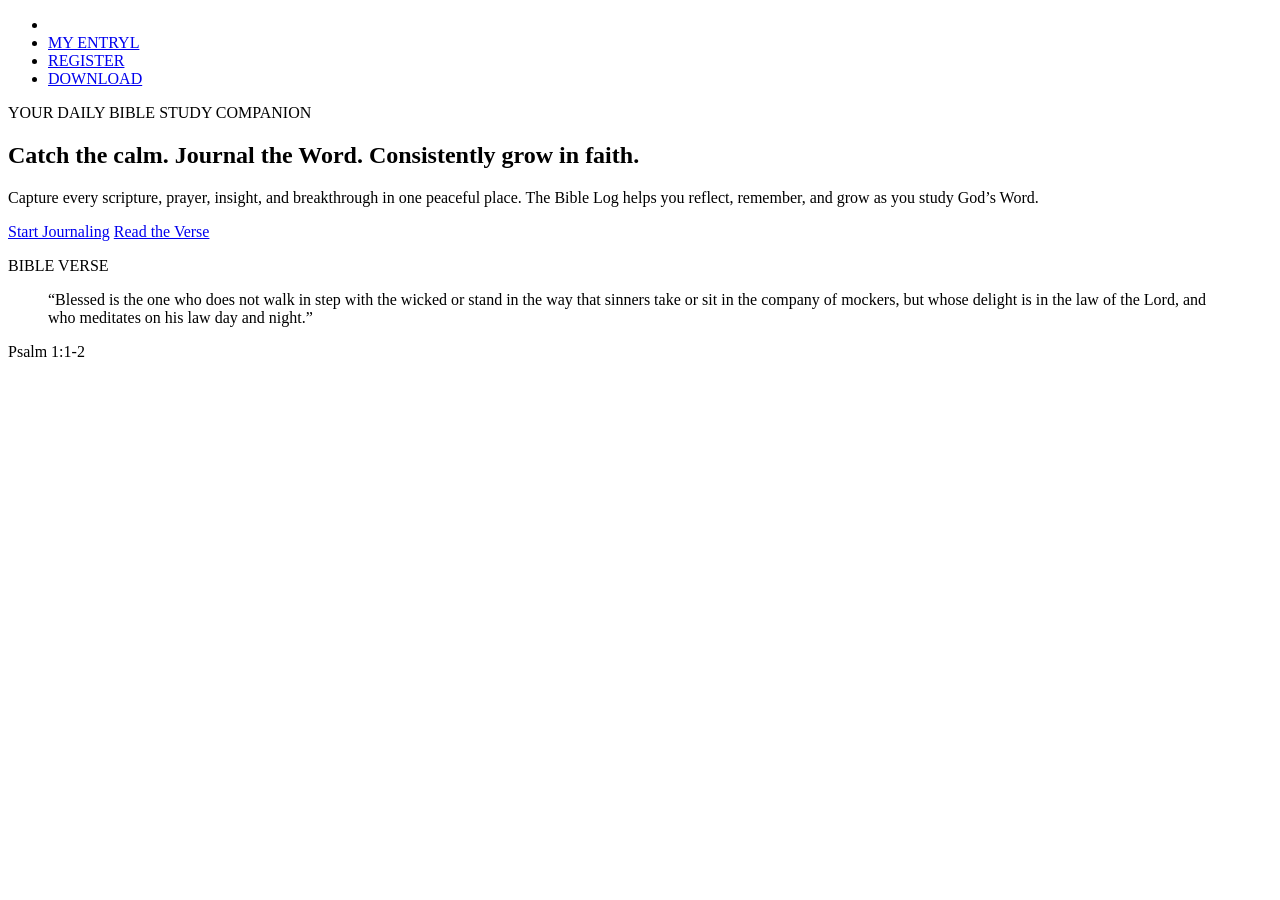
==== index.html @ 252767e0 "initail commint" ====
<!DOCTYPE html>
<html lang="en">
<head>
    <meta charset="UTF-8">
    <meta name="viewport" content="width=device-width, initial-scale=1.0">
    <title>GRACE LOG</title>
</head>
<body>
    <header>
        <!-- NAVIGATION -->
        <nav>
            <ul>
                <li><a href="index.html"><!--logo --></a></li>
                <li><a href="journal">MY ENTRYL</a></li>
                <li><a href="register">REGISTER</a></li>
                <li><a href="download">DOWNLOAD</a></li>    
            </ul>
        </nav>
    </header>
    <main>
        <section>
            <div>
                <p>YOUR DAILY BIBLE STUDY COMPANION</p>
                <h1>Catch the calm. Journal the Word. Consistently grow in faith.</h1>
                <p>
                    Capture every scripture, prayer, insight, and breakthrough in one peaceful place.
                    The Bible Log helps you reflect, remember, and grow as you study God’s Word.
                </p>
                <div>
                    <a href="journal.html">Start Journaling</a>
                    <a href="#verse">Read the Verse</a>
                </div>
            </div>
        </section>

        <section id="verse">
            <p>BIBLE VERSE</p>
            <blockquote>
                “Blessed is the one who does not walk in step with the wicked or stand in the way that sinners take
                or sit in the company of mockers, but whose delight is in the law of the Lord, and who meditates on his law day and night.”
            </blockquote>
            <p>Psalm 1:1-2</p>
        </section>
    </main>

</body>

</html>
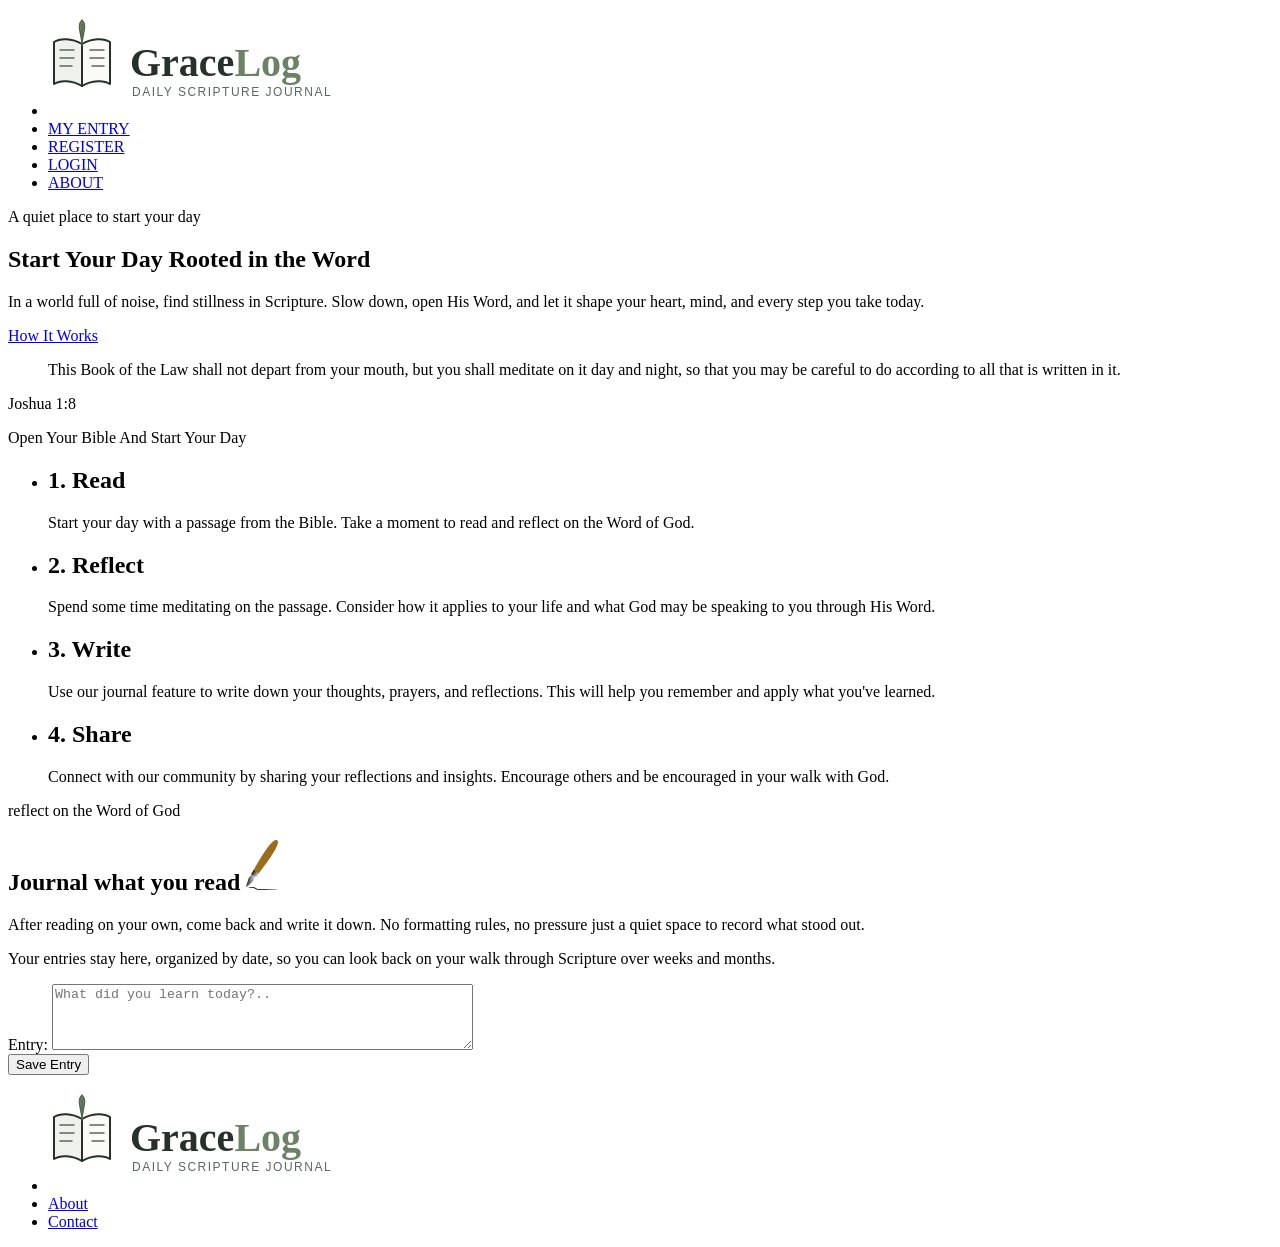
==== commit 82ced248: "restructed main page" ====
--- a/index.html
+++ b/index.html
@@ -10,39 +10,77 @@
         <!-- NAVIGATION -->
         <nav>
             <ul>
-                <li><a href="index.html"><!--logo --></a></li>
-                <li><a href="journal">MY ENTRYL</a></li>
-                <li><a href="register">REGISTER</a></li>
-                <li><a href="download">DOWNLOAD</a></li>    
+                <li><a href="index.html"><img src="images/gracelog-logo.svg" alt="GRACE LOG Logo"></a></li>
+                <li><a href="journal.html">MY ENTRY</a></li>
+                <li><a href="register.html">REGISTER</a></li>
+                <li><a href="login.html">LOGIN</a></li>
+                <li><a href="about.html">ABOUT</a></li>
             </ul>
         </nav>
     </header>
     <main>
-        <section>
+        <!-- HERO SECTION -->
+        <section id="hero">
             <div>
-                <p>YOUR DAILY BIBLE STUDY COMPANION</p>
-                <h1>Catch the calm. Journal the Word. Consistently grow in faith.</h1>
-                <p>
-                    Capture every scripture, prayer, insight, and breakthrough in one peaceful place.
-                    The Bible Log helps you reflect, remember, and grow as you study God’s Word.
-                </p>
-                <div>
-                    <a href="journal.html">Start Journaling</a>
-                    <a href="#verse">Read the Verse</a>
-                </div>
+                <p>A quiet place to start your day</p>
+                <h1>Start Your Day Rooted in the Word</h1>
+                <p>In a world full of noise, find stillness in Scripture. Slow down, open His Word, and let it shape your heart, mind, and every step you take today.</p>
             </div>
         </section>
 
         <section id="verse">
-            <p>BIBLE VERSE</p>
+            <a href="#how_it_works">How It Works</a>
             <blockquote>
-                “Blessed is the one who does not walk in step with the wicked or stand in the way that sinners take
-                or sit in the company of mockers, but whose delight is in the law of the Lord, and who meditates on his law day and night.”
+                This Book of the Law shall not depart from your mouth, but you shall meditate on it day and night, so that you may be careful to do according to all that is written in it.
             </blockquote>
-            <p>Psalm 1:1-2</p>
+            <p>Joshua 1:8</p>
         </section>
+
+        <section id="call_to_action">
+            <p id="small"> Open Your Bible And Start Your Day</p>
+        </section>
+
+        <div>
+            <ul id="how_it_works">
+                <li>
+                    <h2>1. Read</h2>
+                    <p>Start your day with a passage from the Bible. Take a moment to read and reflect on the Word of God.</p>
+                </li>
+                <li>
+                    <h2>2. Reflect</h2>
+                    <p>Spend some time meditating on the passage. Consider how it applies to your life and what God may be speaking to you through His Word.</p>
+                </li>
+                <li>
+                    <h2>3. Write</h2>
+                    <p>Use our journal feature to write down your thoughts, prayers, and reflections. This will help you remember and apply what you've learned.</p>
+                </li>
+                <li>
+                    <h2>4. Share</h2>
+                    <p>Connect with our community by sharing your reflections and insights. Encourage others and be encouraged in your walk with God.</p>
+                </li>
+            </ul>
+            <p id="small">reflect on the Word of God</p>
+        </div>
+
+        <div>
+            <form action="Api/v3" method="post">
+                    <h2>Journal what you read <a href="journal.html" ><img src="images/journal-pen.svg" alt="Journal Icon" height="50"></a></h2>
+                    <p>After reading on your own, come back and write it down. No formatting rules, no pressure just a quiet space to record what stood out.</p>
+                    <p>Your entries stay here, organized by date, so you can look back on your walk through Scripture over weeks and months.</p>
+                    <label for="entry">Entry:</label>
+                    <textarea id="entry" name="entry" rows="4" cols="50" placeholder="What did you learn today?.."></textarea><br>
+                    <input type="submit" value="Save Entry" id="submit">
+            </form>
+        </div>
     </main>
+    <footer>
+        <ul>
+            <li><a href="index.html"><img src="images/gracelog-logo.svg" alt="GRACE LOG Logo"></a></li>
+            <li><a href="about.html">About</a></li>
+            <li><a href="contact.html">Contact</a></li>
+        </ul>
 
+    </footer>
 </body>
 
 </html>
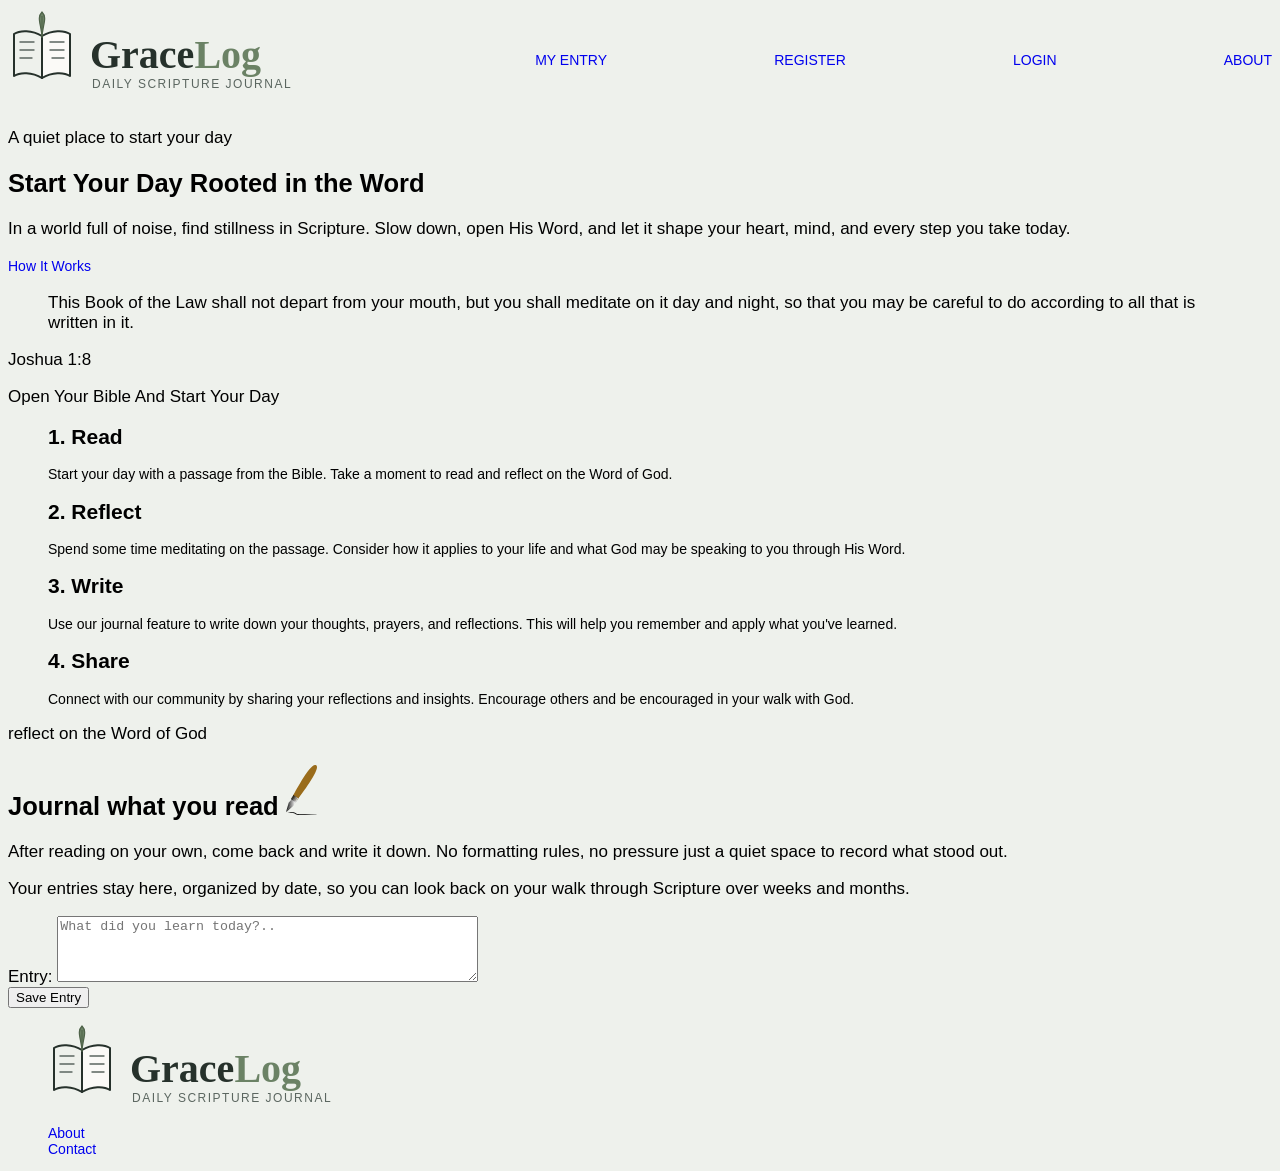
==== commit 9f4c3b02: "commit" ====
--- a/index.html
+++ b/index.html
@@ -3,6 +3,7 @@
 <head>
     <meta charset="UTF-8">
     <meta name="viewport" content="width=device-width, initial-scale=1.0">
+    <link rel="stylesheet" href="style/style.css">
     <title>GRACE LOG</title>
 </head>
 <body>
--- a/style/style.css
+++ b/style/style.css
@@ -0,0 +1,19 @@
+ body {
+    font-family: "Inter", sans-serif;
+    background-color: #eef1ec;
+    font-size: 17px;
+    font-weight: 400;
+    }
+ul,li ,a{
+    list-style: none;
+    text-decoration: none;
+    font-size: 14px;
+}
+nav ul{
+    display: flex;
+    align-items: center;
+    justify-content: space-between;
+    gap: 20px;
+    margin: 0;
+    padding: 0;
+}
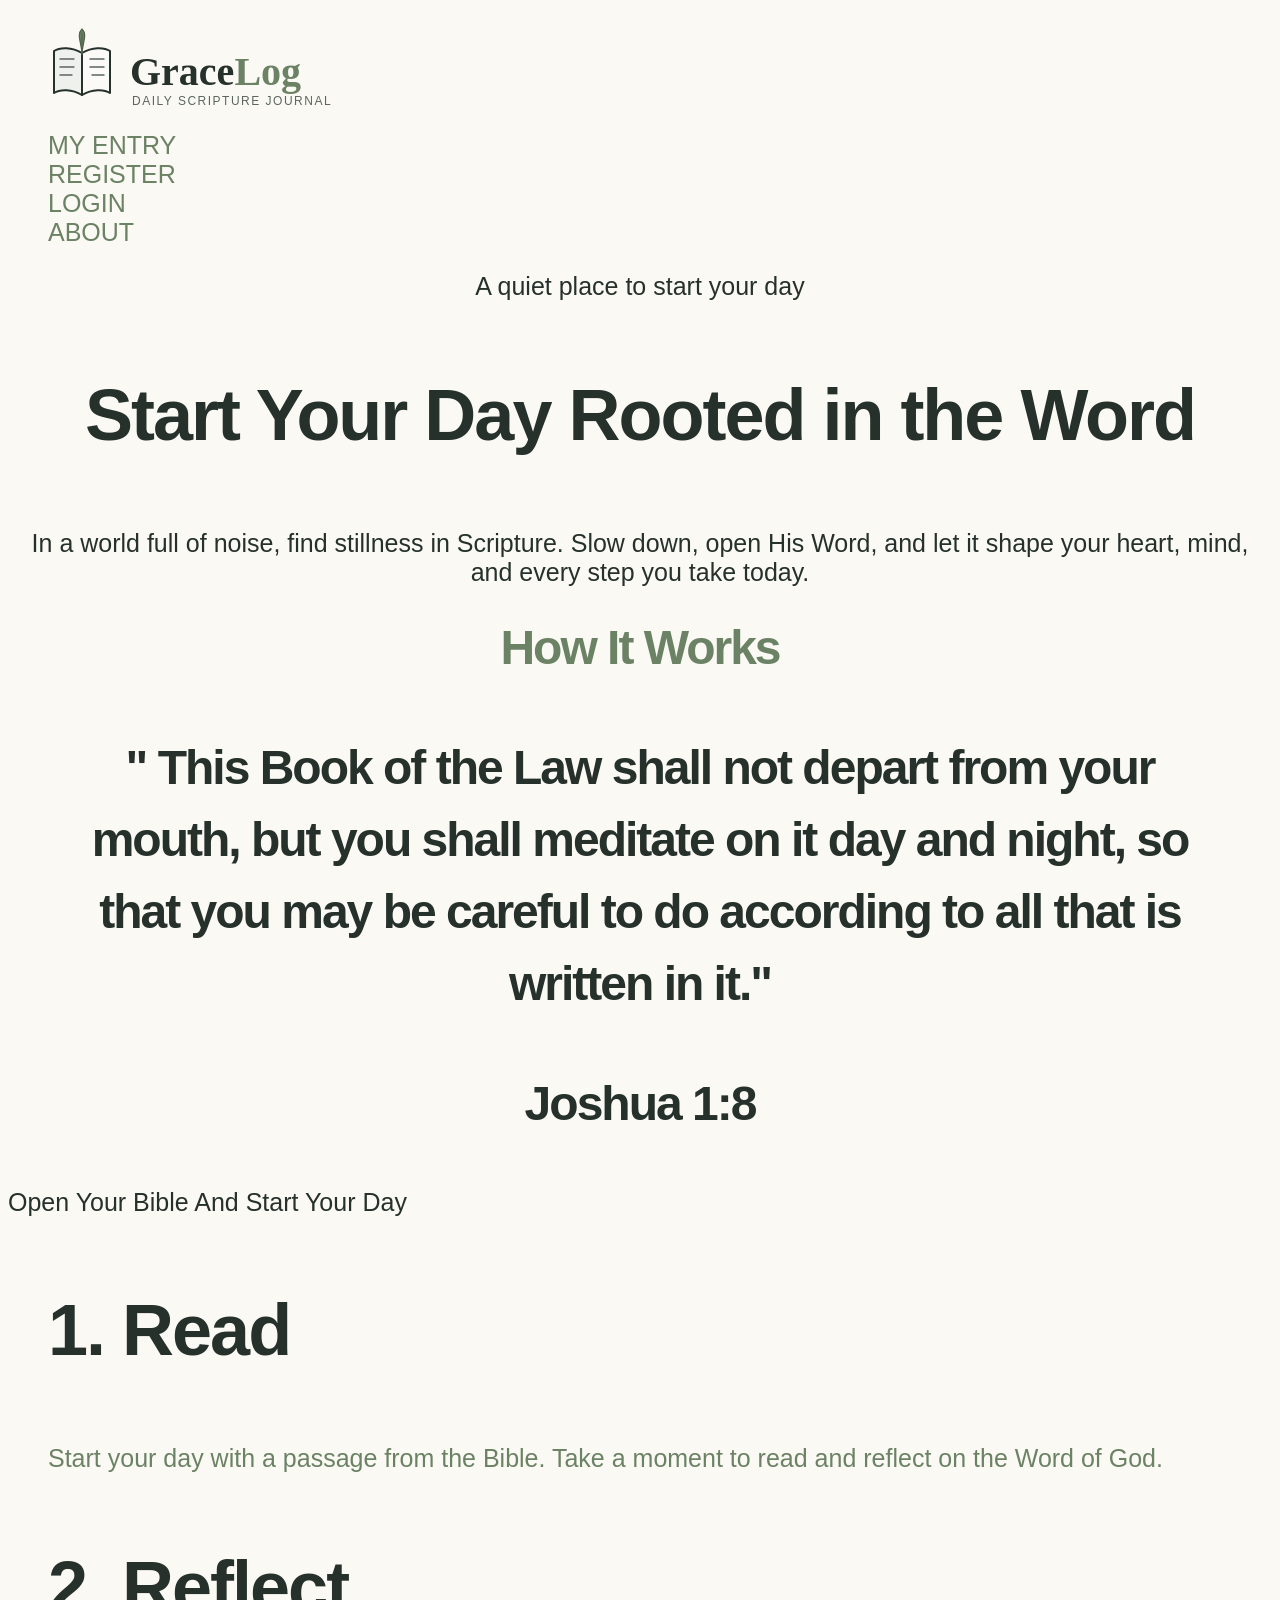
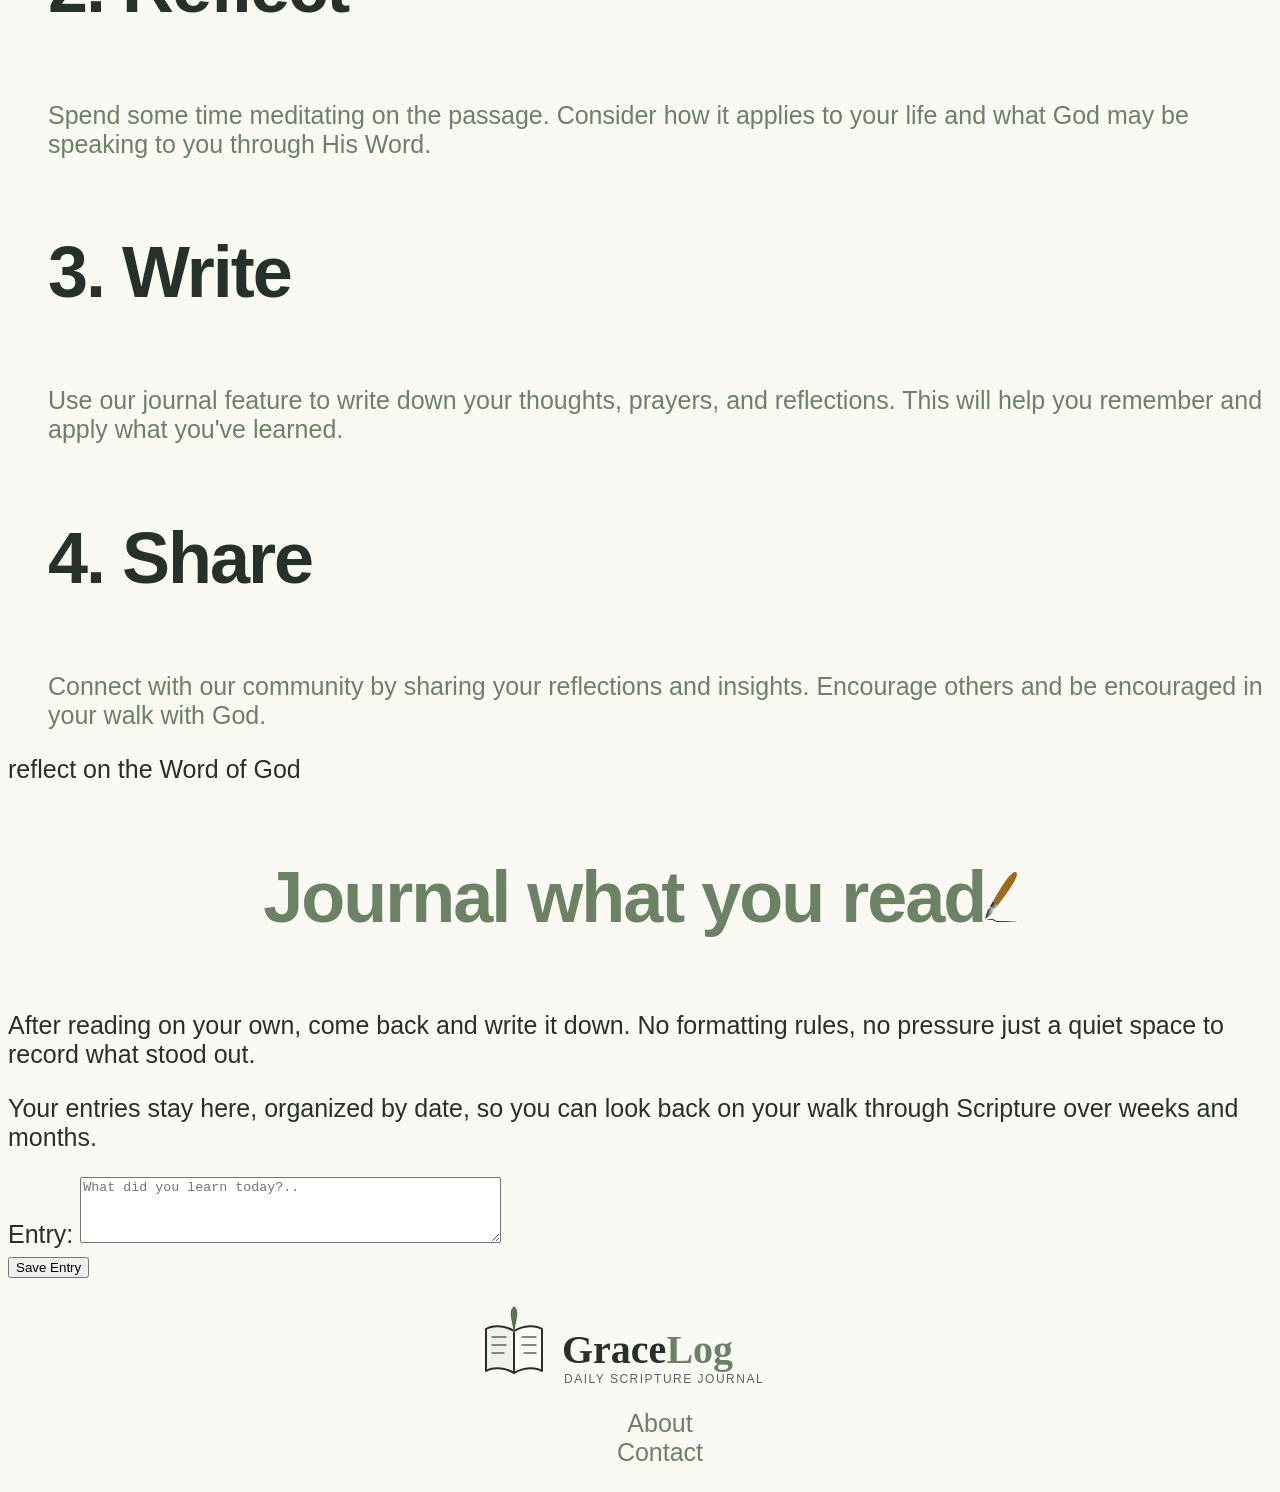
==== commit c5d16794: "stlying updated enhanced styling to improve readability, still on the css course" ====
--- a/index.html
+++ b/index.html
@@ -21,7 +21,7 @@
     </header>
     <main>
         <!-- HERO SECTION -->
-        <section id="hero">
+        <section class="hero">
             <div>
                 <p>A quiet place to start your day</p>
                 <h1>Start Your Day Rooted in the Word</h1>
@@ -29,10 +29,12 @@
             </div>
         </section>
 
-        <section id="verse">
+        <section class="verse">
             <a href="#how_it_works">How It Works</a>
+           
             <blockquote>
-                This Book of the Law shall not depart from your mouth, but you shall meditate on it day and night, so that you may be careful to do according to all that is written in it.
+                "
+                This Book of the Law shall not depart from your mouth, but you shall meditate on it day and night, so that you may be careful to do according to all that is written in it."
             </blockquote>
             <p>Joshua 1:8</p>
         </section>
@@ -41,22 +43,22 @@
             <p id="small"> Open Your Bible And Start Your Day</p>
         </section>
 
-        <div>
-            <ul id="how_it_works">
+        <div >
+            <ul id="how_it_works" >
                 <li>
-                    <h2>1. Read</h2>
+                    <h2 class="how-it-works">1. Read</h2>
                     <p>Start your day with a passage from the Bible. Take a moment to read and reflect on the Word of God.</p>
                 </li>
                 <li>
-                    <h2>2. Reflect</h2>
+                    <h2 class="how-it-works">2. Reflect</h2>
                     <p>Spend some time meditating on the passage. Consider how it applies to your life and what God may be speaking to you through His Word.</p>
                 </li>
                 <li>
-                    <h2>3. Write</h2>
+                    <h2 class="how-it-works">3. Write</h2>
                     <p>Use our journal feature to write down your thoughts, prayers, and reflections. This will help you remember and apply what you've learned.</p>
                 </li>
                 <li>
-                    <h2>4. Share</h2>
+                    <h2 class="how-it-works">4. Share</h2>
                     <p>Connect with our community by sharing your reflections and insights. Encourage others and be encouraged in your walk with God.</p>
                 </li>
             </ul>
@@ -65,7 +67,7 @@
 
         <div>
             <form action="Api/v3" method="post">
-                    <h2>Journal what you read <a href="journal.html" ><img src="images/journal-pen.svg" alt="Journal Icon" height="50"></a></h2>
+                    <h2><a href="journal.html" >Journal what you read<img src="images/journal-pen.svg" alt="Journal Icon" height="50"></a></h2>
                     <p>After reading on your own, come back and write it down. No formatting rules, no pressure just a quiet space to record what stood out.</p>
                     <p>Your entries stay here, organized by date, so you can look back on your walk through Scripture over weeks and months.</p>
                     <label for="entry">Entry:</label>
--- a/style/style.css
+++ b/style/style.css
@@ -1,19 +1,37 @@
  body {
     font-family: "Inter", sans-serif;
-    background-color: #eef1ec;
-    font-size: 17px;
+    background-color: #FBF9F4;
+    font-size: 25px;
     font-weight: 400;
+    color: #26312B;
     }
-ul,li ,a{
+ul,a{
     list-style: none;
     text-decoration: none;
-    font-size: 14px;
+    color:#6B8265
 }
-nav ul{
-    display: flex;
-    align-items: center;
-    justify-content: space-between;
-    gap: 20px;
-    margin: 0;
-    padding: 0;
-}+h1,h2,h3 {
+    text-align: center;
+    line-height:1.5;
+    letter-spacing: -2px;
+    font-weight: 700;
+    color: #26312B;
+    font-size: 72px;
+}
+.hero,.verse{
+    text-align: center;
+}
+.verse{
+    font-weight: 700;
+    letter-spacing: -2px;
+    line-height:1.5;
+    font-size:48px
+
+
+}
+.how-it-works{
+    text-align: left;
+}
+footer{
+    text-align: center;
+}
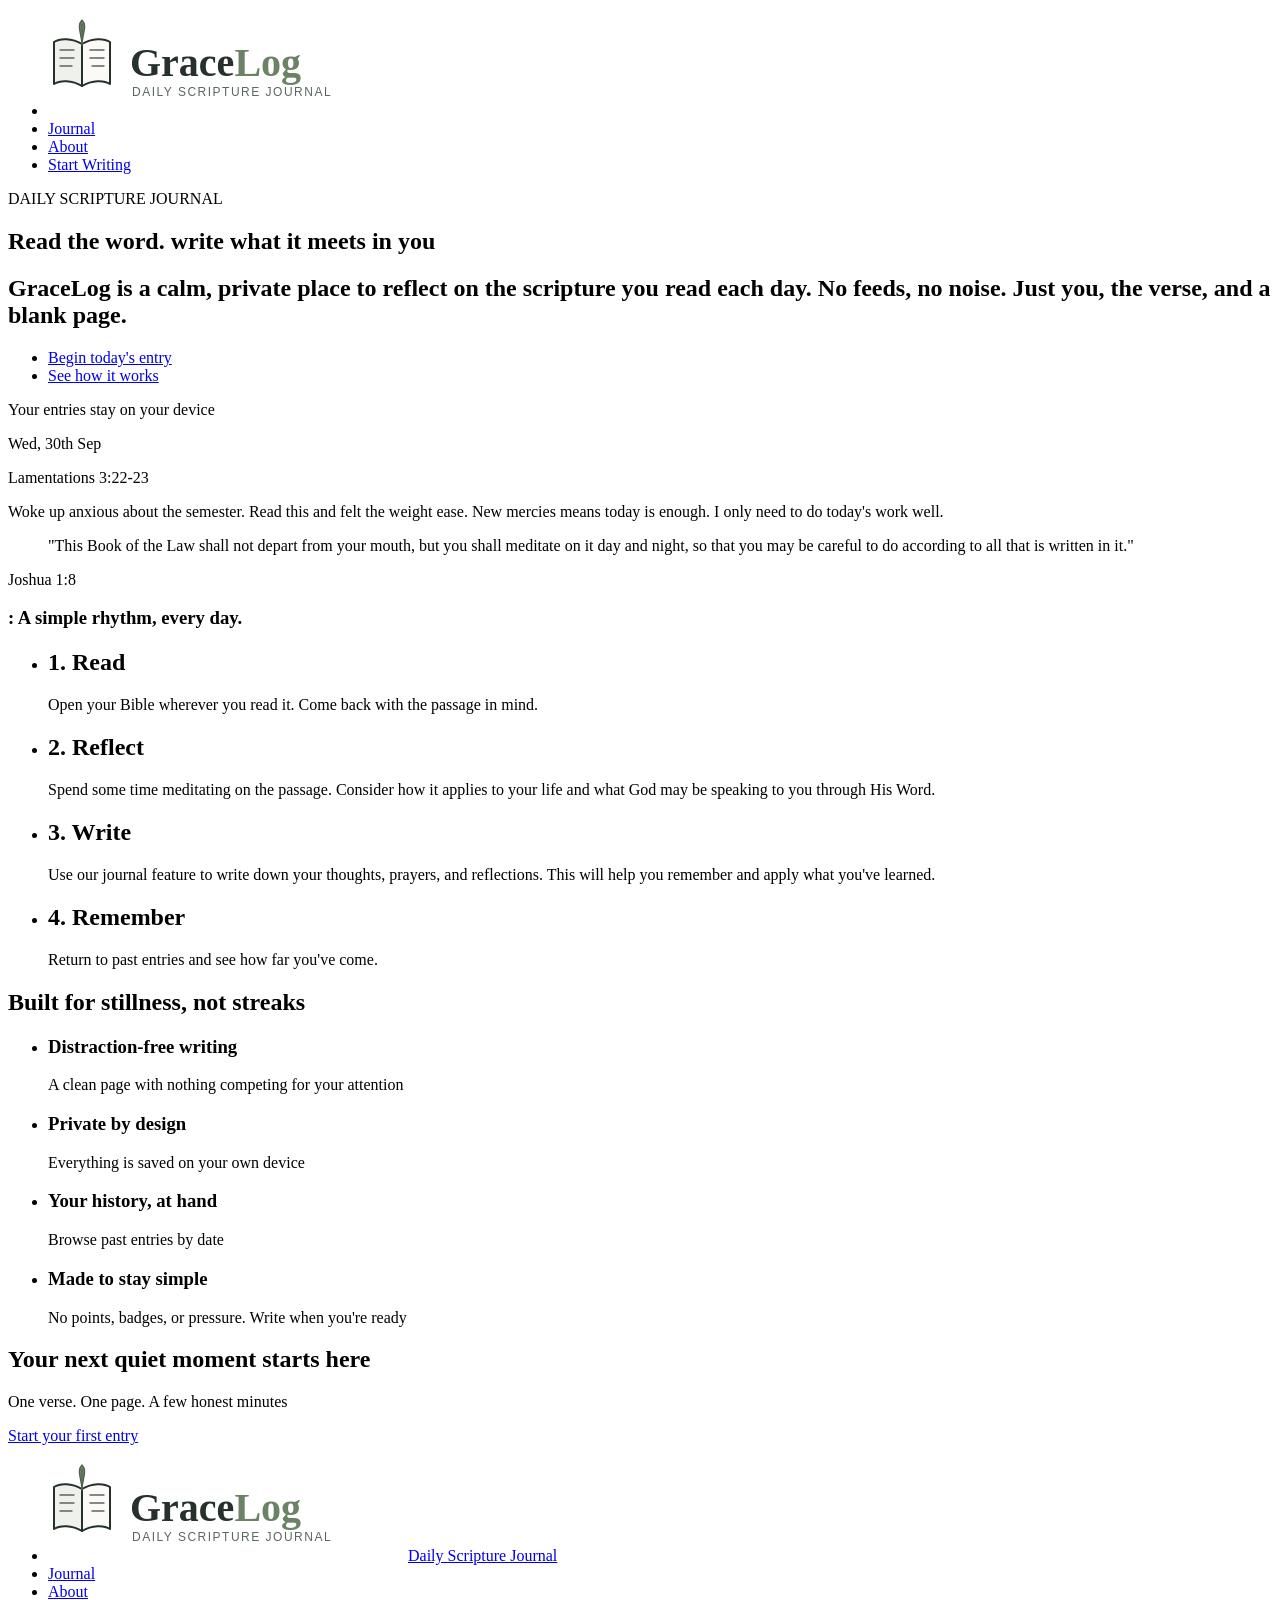
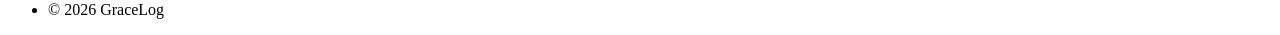
==== commit 78528a53: "REstructuring the index.html file to improve the layout and user experience. Changes include updatin" ====
--- a/index.html
+++ b/index.html
@@ -4,7 +4,7 @@
     <meta charset="UTF-8">
     <meta name="viewport" content="width=device-width, initial-scale=1.0">
     <link rel="stylesheet" href="style/style.css">
-    <title>GRACE LOG</title>
+    <title>Gracelog</title>
 </head>
 <body>
     <header>
@@ -12,75 +12,97 @@
         <nav>
             <ul>
                 <li><a href="index.html"><img src="images/gracelog-logo.svg" alt="GRACE LOG Logo"></a></li>
-                <li><a href="journal.html">MY ENTRY</a></li>
-                <li><a href="register.html">REGISTER</a></li>
-                <li><a href="login.html">LOGIN</a></li>
-                <li><a href="about.html">ABOUT</a></li>
+                <li><a href="journal.html">Journal</a></li>
+                <li><a href="about.html">About</a></li>
+                <li><a href="journal.html" class="btn btn-primary">Start Writing</a></li>
+
             </ul>
         </nav>
     </header>
     <main>
         <!-- HERO SECTION -->
         <section class="hero">
-            <div>
-                <p>A quiet place to start your day</p>
-                <h1>Start Your Day Rooted in the Word</h1>
-                <p>In a world full of noise, find stillness in Scripture. Slow down, open His Word, and let it shape your heart, mind, and every step you take today.</p>
+            <div class="hero-text">
+                <p class="lead">DAILY SCRIPTURE JOURNAL</p>
+                <h1>Read the word. write what it meets in you</h1>
+                <h2>GraceLog is a calm, private place to reflect on the scripture you read each day. No feeds, no noise. Just you, the verse, and a blank page.</h2>
+                <ul>
+                    <li><a href="journal.html" class="btn btn-primary">Begin today's entry </a></li>
+                    <li><a href="#how_it_works" class="btn btn-secondary">See how it works</a></li>
+                </ul>
+                <p>Your entries stay on your device</p>
             </div>
+            <div aside class="journal-card">
+                <p>Wed,  30th Sep</p>
+                <p>Lamentations 3:22-23</p>
+                <p>Woke up anxious about the semester. Read this and felt the weight ease. New mercies means today is enough. I only need to do today's work well.</p>
+                    
+            </div>
+            
         </section>
 
+        
         <section class="verse">
-            <a href="#how_it_works">How It Works</a>
-           
             <blockquote>
-                "
-                This Book of the Law shall not depart from your mouth, but you shall meditate on it day and night, so that you may be careful to do according to all that is written in it."
+                "This Book of the Law shall not depart from your mouth, but you shall meditate on it day and night, so that you may be careful to do according to all that is written in it."
             </blockquote>
             <p>Joshua 1:8</p>
         </section>
 
-        <section id="call_to_action">
-            <p id="small"> Open Your Bible And Start Your Day</p>
-        </section>
-
+        <section id="how_it_works">
         <div >
-            <ul id="how_it_works" >
+            <h3>: A simple rhythm, every day.</h3>
+            <ul>
                 <li>
-                    <h2 class="how-it-works">1. Read</h2>
-                    <p>Start your day with a passage from the Bible. Take a moment to read and reflect on the Word of God.</p>
+                    <h2 >1. Read</h2>
+                    <p>Open your Bible wherever you read it. Come back with the passage in mind.</p>
                 </li>
                 <li>
-                    <h2 class="how-it-works">2. Reflect</h2>
+                    <h2 >2. Reflect</h2>
                     <p>Spend some time meditating on the passage. Consider how it applies to your life and what God may be speaking to you through His Word.</p>
                 </li>
                 <li>
-                    <h2 class="how-it-works">3. Write</h2>
+                    <h2 >3. Write</h2>
                     <p>Use our journal feature to write down your thoughts, prayers, and reflections. This will help you remember and apply what you've learned.</p>
                 </li>
                 <li>
-                    <h2 class="how-it-works">4. Share</h2>
-                    <p>Connect with our community by sharing your reflections and insights. Encourage others and be encouraged in your walk with God.</p>
+                    <h2>4. Remember</h2>
+                    <p>Return to past entries and see how far you've come.</p>
                 </li>
             </ul>
-            <p id="small">reflect on the Word of God</p>
         </div>
-
+        </section>
+        <section class="features">
         <div>
-            <form action="Api/v3" method="post">
-                    <h2><a href="journal.html" >Journal what you read<img src="images/journal-pen.svg" alt="Journal Icon" height="50"></a></h2>
-                    <p>After reading on your own, come back and write it down. No formatting rules, no pressure just a quiet space to record what stood out.</p>
-                    <p>Your entries stay here, organized by date, so you can look back on your walk through Scripture over weeks and months.</p>
-                    <label for="entry">Entry:</label>
-                    <textarea id="entry" name="entry" rows="4" cols="50" placeholder="What did you learn today?.."></textarea><br>
-                    <input type="submit" value="Save Entry" id="submit">
-            </form>
+            <h2>Built for stillness, not streaks</h2>
+            <ul>   
+                <li><h3>Distraction-free writing</h3>
+                    <p>A clean page with nothing competing for your attention</p>
+                </li>
+                <li><h3>Private by design</h3>
+                    <p>Everything is saved on your own device</p>
+                </li>
+                <li><h3>Your history, at hand</h3>
+                    <p>Browse past entries by date</p>
+                </li>
+                <li><h3>Made to stay simple</h3>
+                    <p>No points, badges, or pressure. Write when you're ready</p>
+                </li>
+            </ul>
         </div>
-    </main>
+        </section>
+        <section class="final_cta">
+            <h2>Your next quiet moment starts here</h2>
+            <p>One verse. One page. A few honest minutes</p>
+            <a href="journal.html">Start your first entry</a>
+        </section>
+        </main>
     <footer>
         <ul>
-            <li><a href="index.html"><img src="images/gracelog-logo.svg" alt="GRACE LOG Logo"></a></li>
+            <li><a href="index.html"><img src="images/gracelog-logo.svg" alt="GRACE LOG Logo">Daily Scripture Journal</a></li>
+            <li><a href="journal.html">Journal</a></li>
             <li><a href="about.html">About</a></li>
-            <li><a href="contact.html">Contact</a></li>
+            <li>© 2026 GraceLog</li>
         </ul>
 
     </footer>
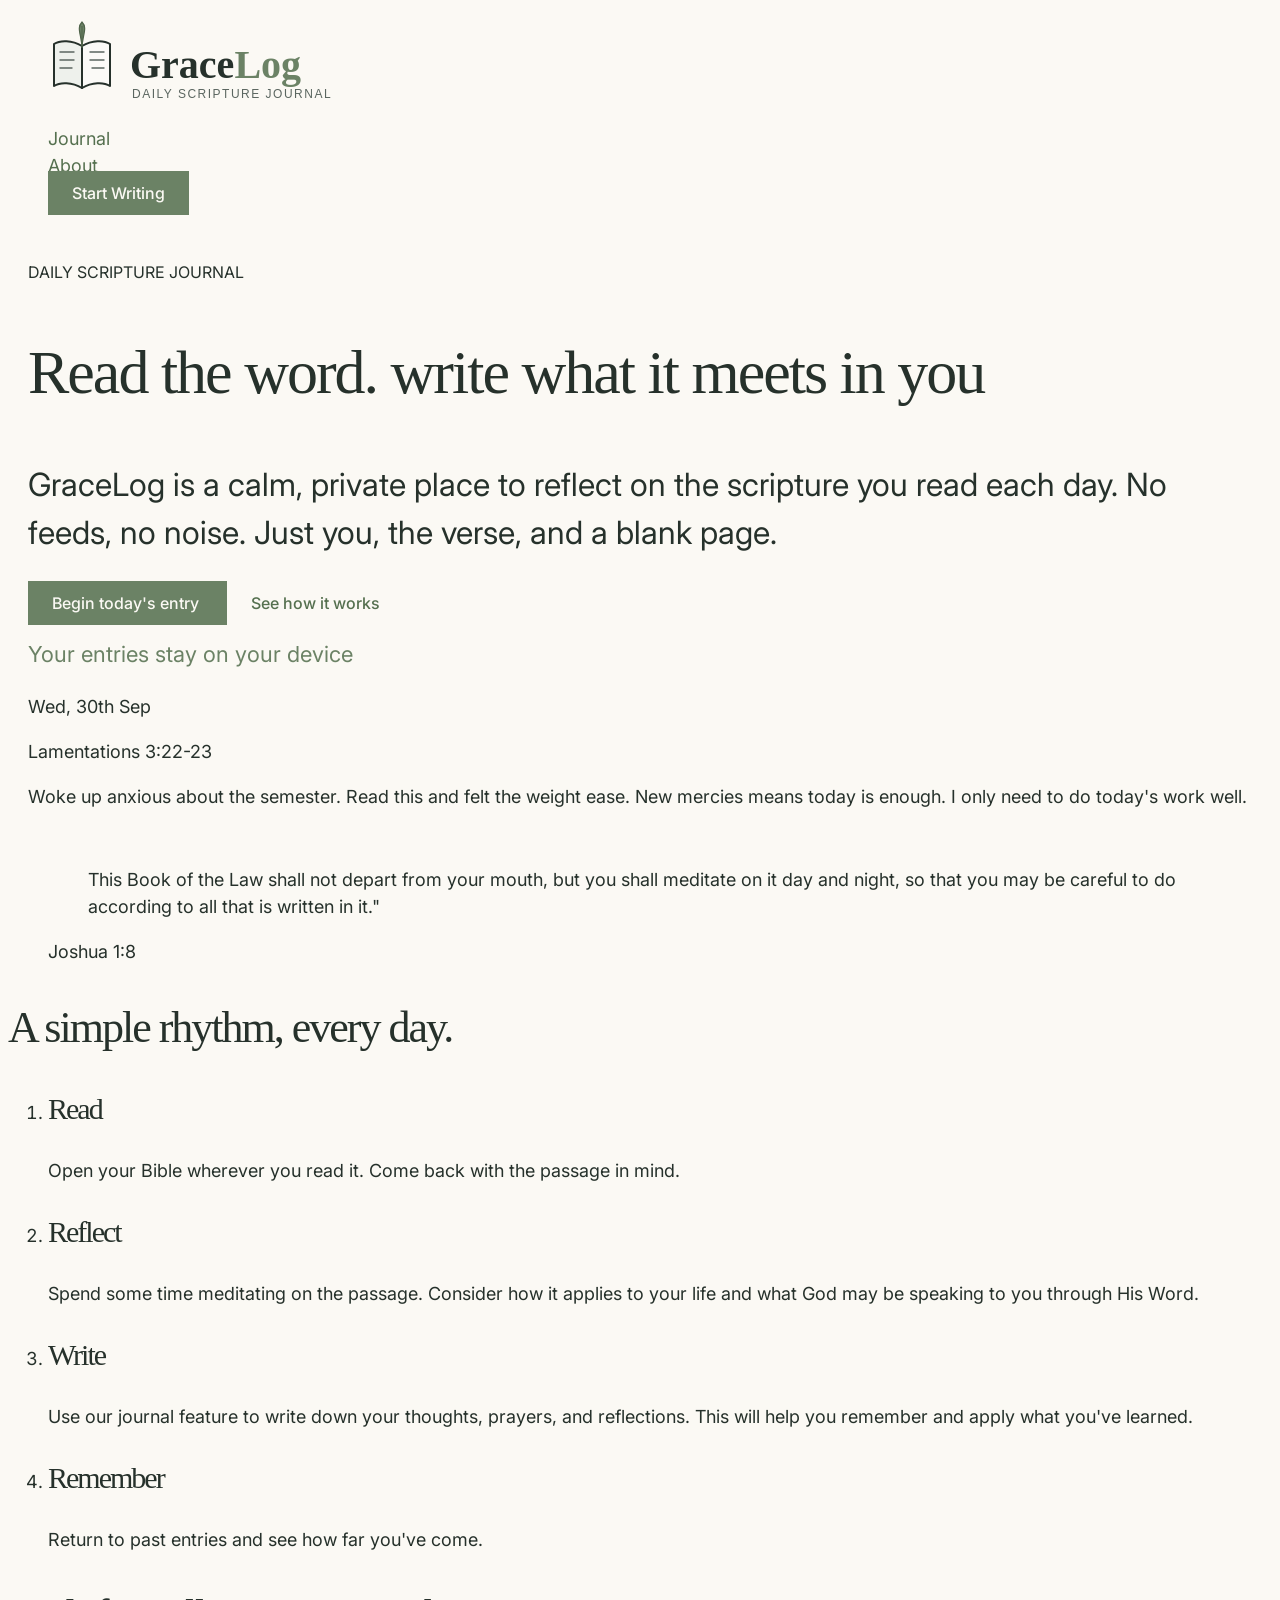
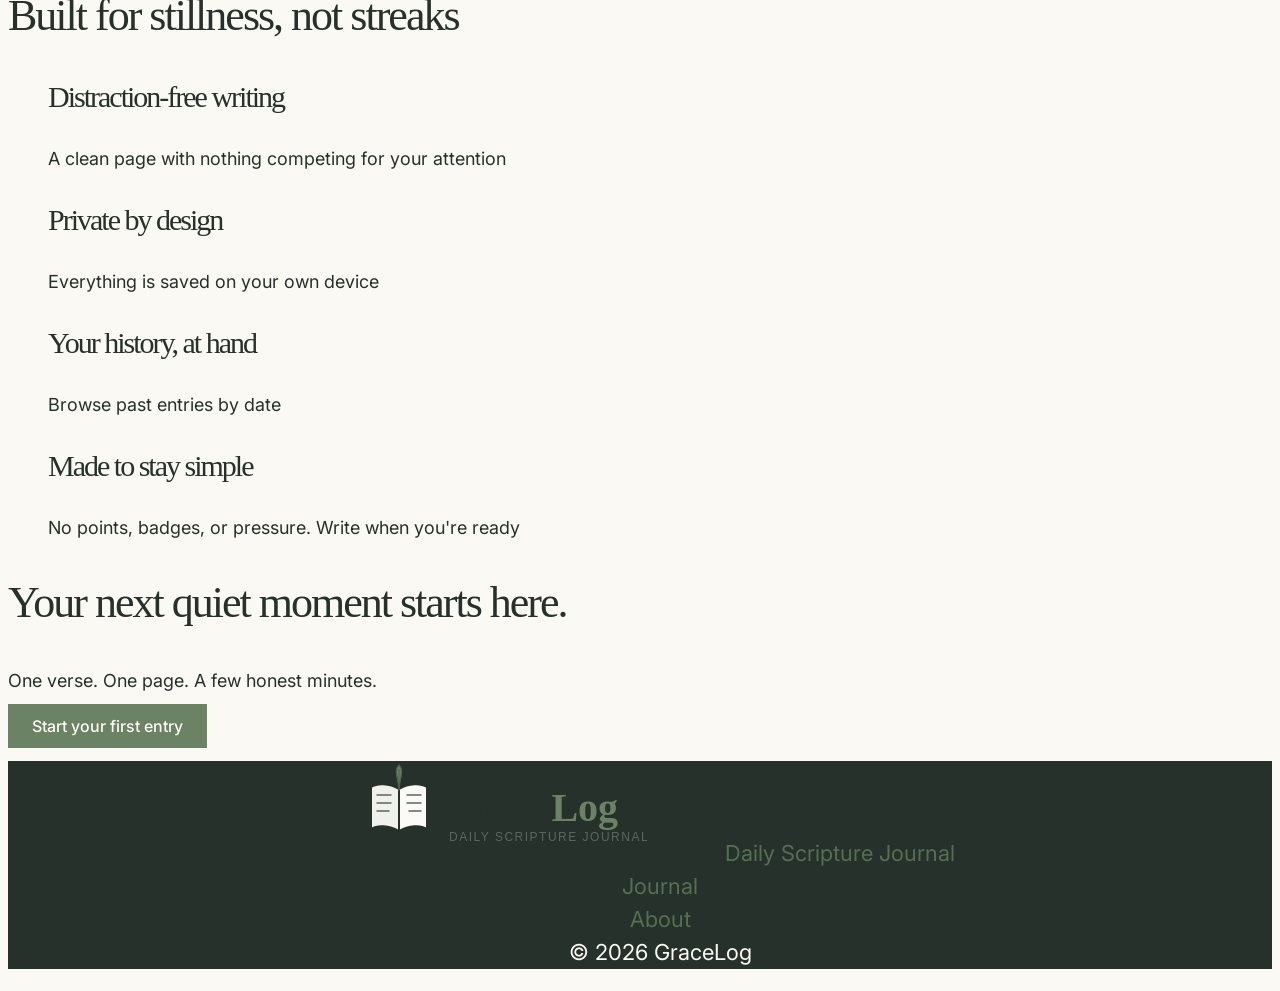
==== commit 9e4d37a2: "Added proper styling and fixed typos in html file" ====
--- a/index.html
+++ b/index.html
@@ -3,15 +3,18 @@
 <head>
     <meta charset="UTF-8">
     <meta name="viewport" content="width=device-width, initial-scale=1.0">
+    <link rel="preconnect" href="https://fonts.googleapis.com">
+    <link rel="preconnect" href="https://fonts.gstatic.com" crossorigin>
+    <link href="https://fonts.googleapis.com/css2?family=Inter:ital,opsz,wght@0,14..32,100..900;1,14..32,100..900&display=swap" rel="stylesheet">
     <link rel="stylesheet" href="style/style.css">
-    <title>Gracelog</title>
+    <title>GraceLog</title>
 </head>
 <body>
     <header>
         <!-- NAVIGATION -->
         <nav>
             <ul>
-                <li><a href="index.html"><img src="images/gracelog-logo.svg" alt="GRACE LOG Logo"></a></li>
+                <li><a href="index.html"><img src="images/gracelog-logo.svg" alt="GraceLog Logo"></a></li>
                 <li><a href="journal.html">Journal</a></li>
                 <li><a href="about.html">About</a></li>
                 <li><a href="journal.html" class="btn btn-primary">Start Writing</a></li>
@@ -23,53 +26,54 @@
         <!-- HERO SECTION -->
         <section class="hero">
             <div class="hero-text">
-                <p class="lead">DAILY SCRIPTURE JOURNAL</p>
+                <p class="eyebrow">DAILY SCRIPTURE JOURNAL</p>
                 <h1>Read the word. write what it meets in you</h1>
-                <h2>GraceLog is a calm, private place to reflect on the scripture you read each day. No feeds, no noise. Just you, the verse, and a blank page.</h2>
-                <ul>
-                    <li><a href="journal.html" class="btn btn-primary">Begin today's entry </a></li>
-                    <li><a href="#how_it_works" class="btn btn-secondary">See how it works</a></li>
-                </ul>
-                <p>Your entries stay on your device</p>
+                <p class="lead">GraceLog is a calm, private place to reflect on the scripture you read each day. No feeds, no noise. Just you, the verse, and a blank page.</p>
+                    <div>
+                        <a href="journal.html" class="btn btn-primary">Begin today's entry </a>
+                        <a href="#how-it-works" class="btn btn-secondary">See how it works</a>
+                    </div>
+                <p class="trust-line">Your entries stay on your device</p>
             </div>
-            <div aside class="journal-card">
+            <aside class="journal-card">
                 <p>Wed,  30th Sep</p>
                 <p>Lamentations 3:22-23</p>
                 <p>Woke up anxious about the semester. Read this and felt the weight ease. New mercies means today is enough. I only need to do today's work well.</p>
                     
-            </div>
+            </aside>
             
         </section>
 
-        
         <section class="verse">
-            <blockquote>
-                "This Book of the Law shall not depart from your mouth, but you shall meditate on it day and night, so that you may be careful to do according to all that is written in it."
-            </blockquote>
-            <p>Joshua 1:8</p>
+            <figure>
+                <blockquote>
+                    This Book of the Law shall not depart from your mouth, but you shall meditate on it day and night, so that you may be careful to do according to all that is written in it."
+                </blockquote>
+                <figcaption>Joshua 1:8</figcaption>
+            </figure>
         </section>
 
-        <section id="how_it_works">
+        <section id="how-it-works">
         <div >
-            <h3>: A simple rhythm, every day.</h3>
-            <ul>
+            <h2> A simple rhythm, every day.</h2>
+            <ol>
                 <li>
-                    <h2 >1. Read</h2>
+                    <h3 >Read</h3>
                     <p>Open your Bible wherever you read it. Come back with the passage in mind.</p>
                 </li>
                 <li>
-                    <h2 >2. Reflect</h2>
+                    <h3 >Reflect</h3>
                     <p>Spend some time meditating on the passage. Consider how it applies to your life and what God may be speaking to you through His Word.</p>
                 </li>
                 <li>
-                    <h2 >3. Write</h2>
+                    <h3 >Write</h3>
                     <p>Use our journal feature to write down your thoughts, prayers, and reflections. This will help you remember and apply what you've learned.</p>
                 </li>
                 <li>
-                    <h2>4. Remember</h2>
+                    <h3>Remember</h3>
                     <p>Return to past entries and see how far you've come.</p>
                 </li>
-            </ul>
+            </ol>
         </div>
         </section>
         <section class="features">
@@ -91,15 +95,15 @@
             </ul>
         </div>
         </section>
-        <section class="final_cta">
-            <h2>Your next quiet moment starts here</h2>
-            <p>One verse. One page. A few honest minutes</p>
-            <a href="journal.html">Start your first entry</a>
+        <section class="final-cta">
+            <h2>Your next quiet moment starts here.</h2>
+            <p>One verse. One page. A few honest minutes.</p>
+            <a class="btn btn-primary" href="journal.html">Start your first entry</a>
         </section>
         </main>
     <footer>
         <ul>
-            <li><a href="index.html"><img src="images/gracelog-logo.svg" alt="GRACE LOG Logo">Daily Scripture Journal</a></li>
+            <li><a href="index.html"><img src="images/gracelog-logo.svg" alt="GraceLog home">Daily Scripture Journal</a></li>
             <li><a href="journal.html">Journal</a></li>
             <li><a href="about.html">About</a></li>
             <li>© 2026 GraceLog</li>
--- a/style/style.css
+++ b/style/style.css
@@ -0,0 +1,74 @@
+/*--------------BODY--------------*/
+body{
+    font-family:'Inter', sans-serif;
+    font-size:  18px; 
+    font-weight: 400;
+    background-color:#FBF9F4;
+    color:#26312B ;
+    letter-spacing: 0;
+    line-height:1.5;
+}
+
+/*--------------TEXTS--------------*/
+h1,h2,h3,h4{
+    font-family: 'fraunces',serif;
+    font-weight: 500;
+    line-height: 1.2;
+    letter-spacing: -2px;
+}
+h1{
+    font-size:62px;
+}
+h2{
+    font-size:44px;
+}
+h3{
+    font-size:30px;
+}
+.lead{
+    font-size: 32px;
+}
+.eyebrow{
+    font-size:16px;
+}
+.trust-line{
+    font-size: 22px;
+    color:#6B8265;
+}
+
+
+
+
+/*--------------COMPONENTS--------------*/
+ul{
+    list-style:none;
+    
+}
+a{
+    text-decoration: none;
+    color:#55704F;
+}
+.btn{
+    text-decoration: none;
+    padding: 12px 24px;
+    font-size: 16px;
+    font-weight:500;
+}
+.btn-primary{
+    background-color:#6B8265;
+    color:#FBF9F4;
+}
+.journal-card{
+
+}
+
+/*--------------SECTIONS--------------*/
+footer{
+    font-size: 22px;
+    background-color:#26312B ;
+    text-align: center;
+    color:#FBF9F4 ;
+}
+.hero{
+    padding:20px
+}
